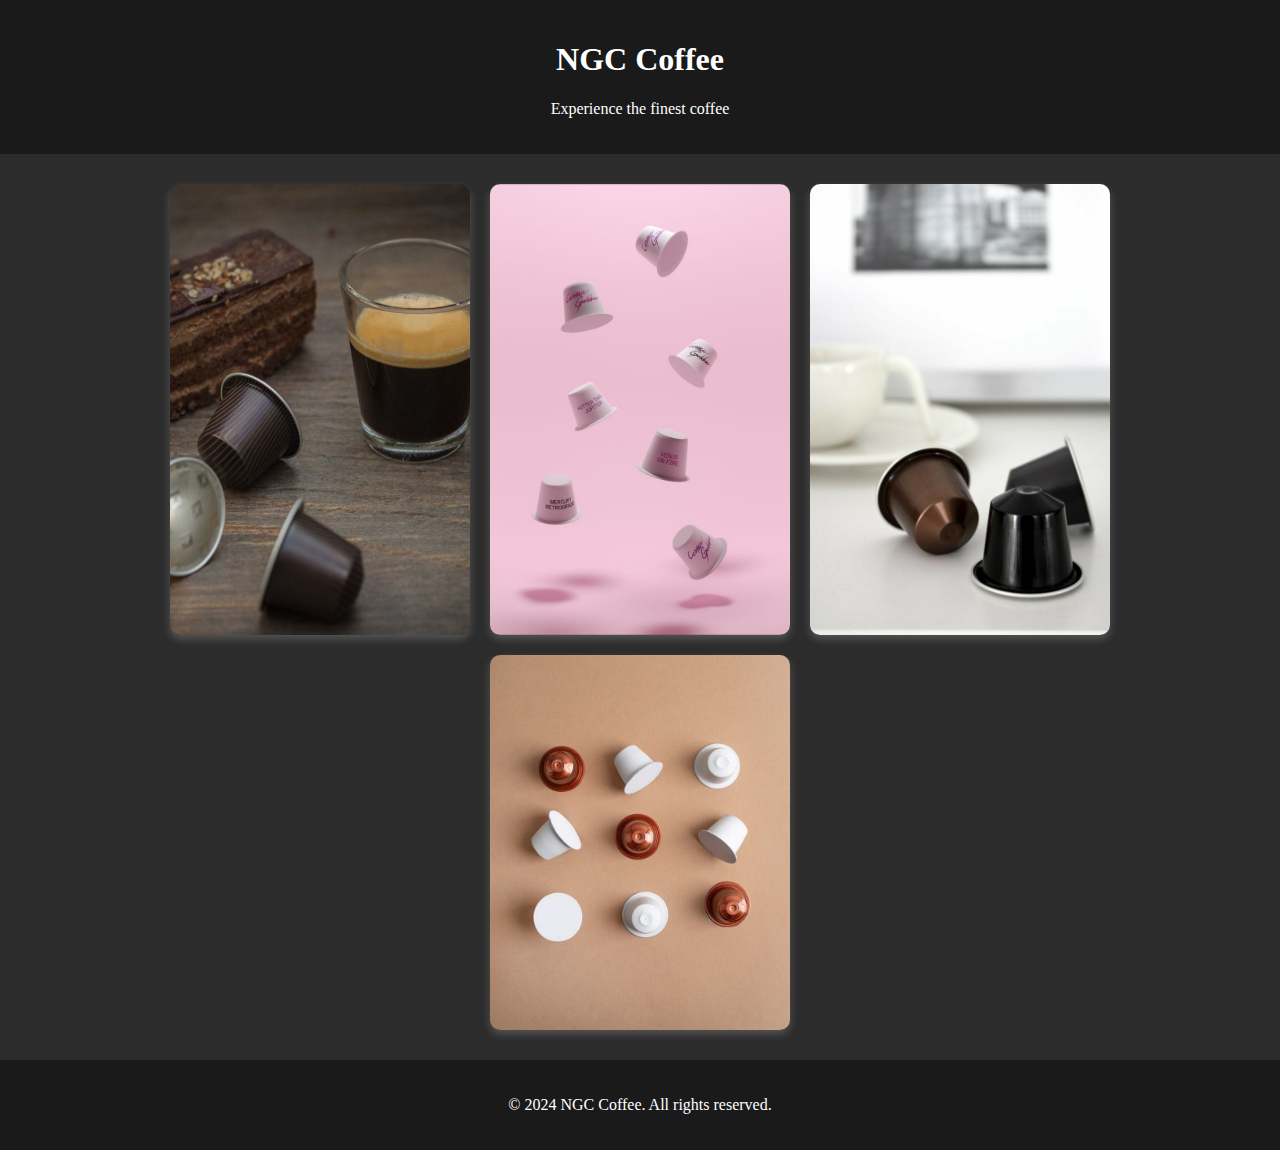
==== index.html @ afbe42e1 "fixed sturcture" ====
<!DOCTYPE html>
<html lang="en">
<head>
    <meta charset="UTF-8">
    <meta name="viewport" content="width=device-width, initial-scale=1.0">
    <title>NGC Coffee</title>
    <style>
        body {
            font-family: 'Times New Roman', serif;
            background-color: #2c2c2c;
            color: #ffffff;
            margin: 0;
            padding: 0;
        }
        header {
            background-color: #1a1a1a;
            padding: 20px;
            text-align: center;
        }
        .gallery {
            display: flex;
            flex-wrap: wrap;
            justify-content: center;
            padding: 20px;
        }
        .gallery img {
            width: 100%;
            max-width: 300px;
            height: auto;
            margin: 10px;
            border-radius: 10px;
            box-shadow: 0 4px 8px rgba(255, 255, 255, 0.2);
            transition: transform 0.3s ease, border-color 0.3s ease;
        }
       
        .gallery img:hover {
            transform: scale(1.1);
             
            border: 3px solid gold; 
        }
        footer {
            text-align: center;
            padding: 20px;
            background-color: #1a1a1a;
        }
    </style>
</head>
<body>

<header>
    <h1>NGC Coffee</h1>
    <p>Experience the finest coffee</p>
</header>

<div class="gallery">
    <img src="./photocoffee/coffee1.jpg" alt="Coffee Image 1">
    <img src="./photocoffee/coffee2.jpg" alt="Coffee Image 2">
    <img src="./photocoffee/coffee3.jpg" alt="Coffee Image 3">
    <img src="./photocoffee/coffee5.jpg" alt="Coffee Image 4">
</div>

<footer>
    <p>&copy; 2024 NGC Coffee. All rights reserved.</p>
</footer>

</body>
</html>
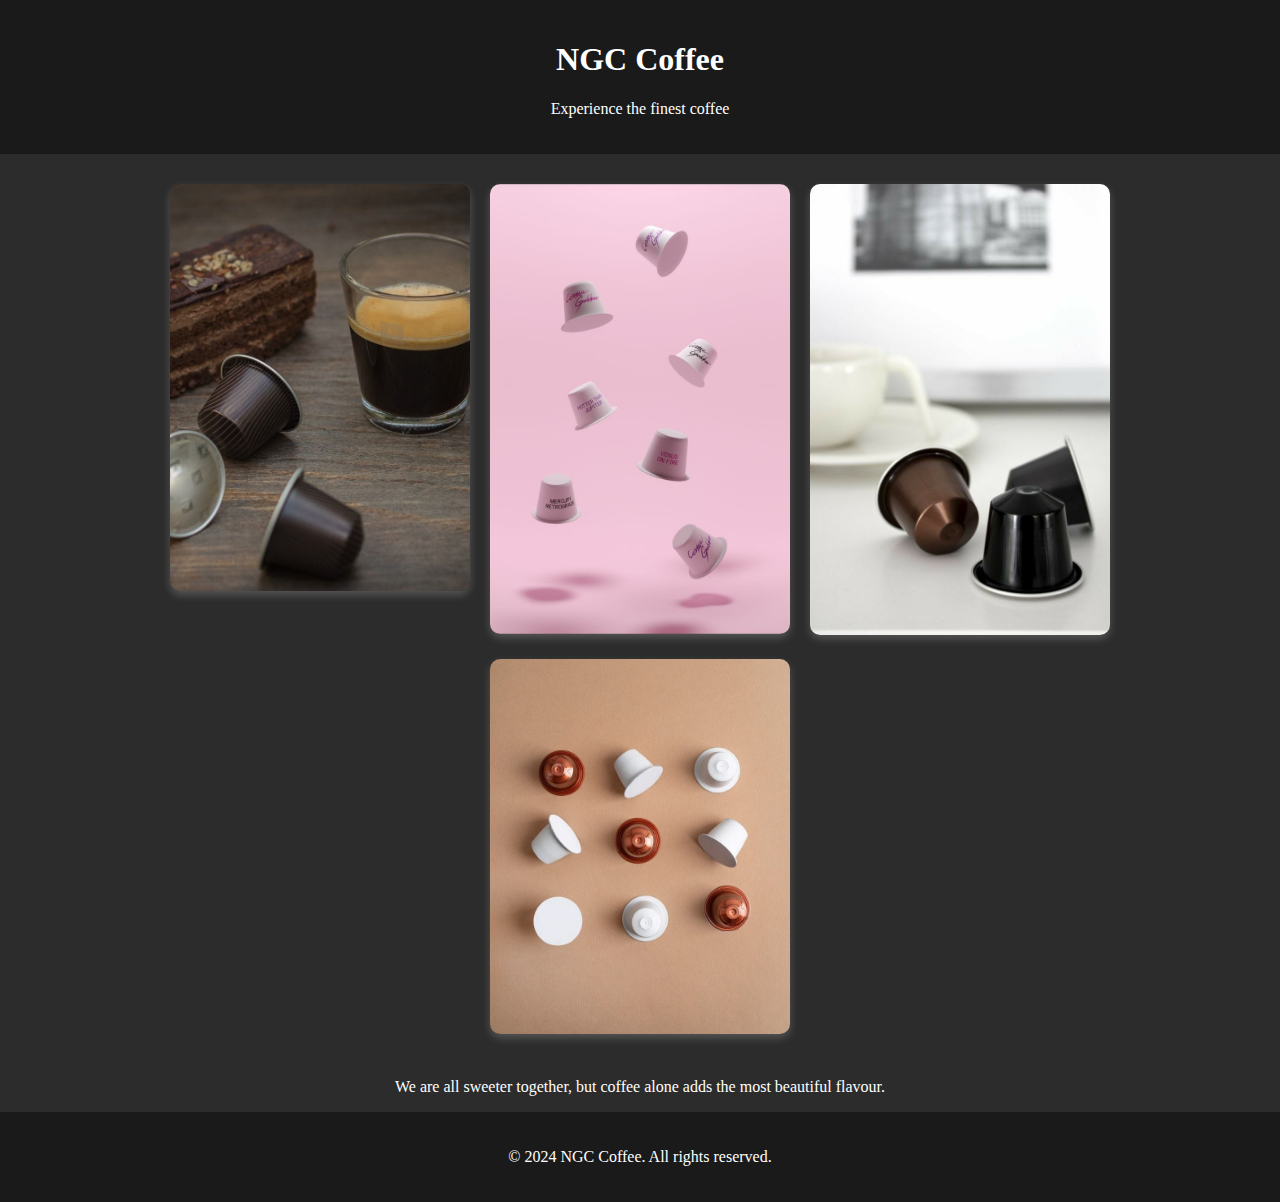
==== commit 96ac62b4: "fixed sturcture" ====
--- a/index.html
+++ b/index.html
@@ -23,25 +23,29 @@
             justify-content: center;
             padding: 20px;
         }
+        .gallery-item {
+            text-align: center;
+            margin: 10px;
+        }
         .gallery img {
             width: 100%;
             max-width: 300px;
             height: auto;
-            margin: 10px;
             border-radius: 10px;
             box-shadow: 0 4px 8px rgba(255, 255, 255, 0.2);
             transition: transform 0.3s ease, border-color 0.3s ease;
         }
-       
         .gallery img:hover {
             transform: scale(1.1);
-             
             border: 3px solid gold; 
         }
         footer {
             text-align: center;
             padding: 20px;
             background-color: #1a1a1a;
+        }
+        .caption {
+            margin-top: 10px;
         }
     </style>
 </head>
@@ -53,11 +57,21 @@
 </header>
 
 <div class="gallery">
-    <img src="./photocoffee/coffee1.jpg" alt="Coffee Image 1">
-    <img src="./photocoffee/coffee2.jpg" alt="Coffee Image 2">
-    <img src="./photocoffee/coffee3.jpg" alt="Coffee Image 3">
-    <img src="./photocoffee/coffee5.jpg" alt="Coffee Image 4">
+    <div class="gallery-item">
+        <img src="./photocoffee/coffee1.jpg" alt="Coffee Image 1">
+    </div>
+    <div class="gallery-item">
+        <img src="./photocoffee/coffee2.jpg" alt="Coffee Image 2">
+    </div>
+    <div class="gallery-item">
+        <img src="./photocoffee/coffee3.jpg" alt="Coffee Image 3">
+    </div>
+    <div class="gallery-item">
+        <img src="./photocoffee/coffee5.jpg" alt="Coffee Image 4">
+    </div>
 </div>
+
+<p class="caption" style="text-align: center;">We are all sweeter together, but coffee alone adds the most beautiful flavour.</p>
 
 <footer>
     <p>&copy; 2024 NGC Coffee. All rights reserved.</p>
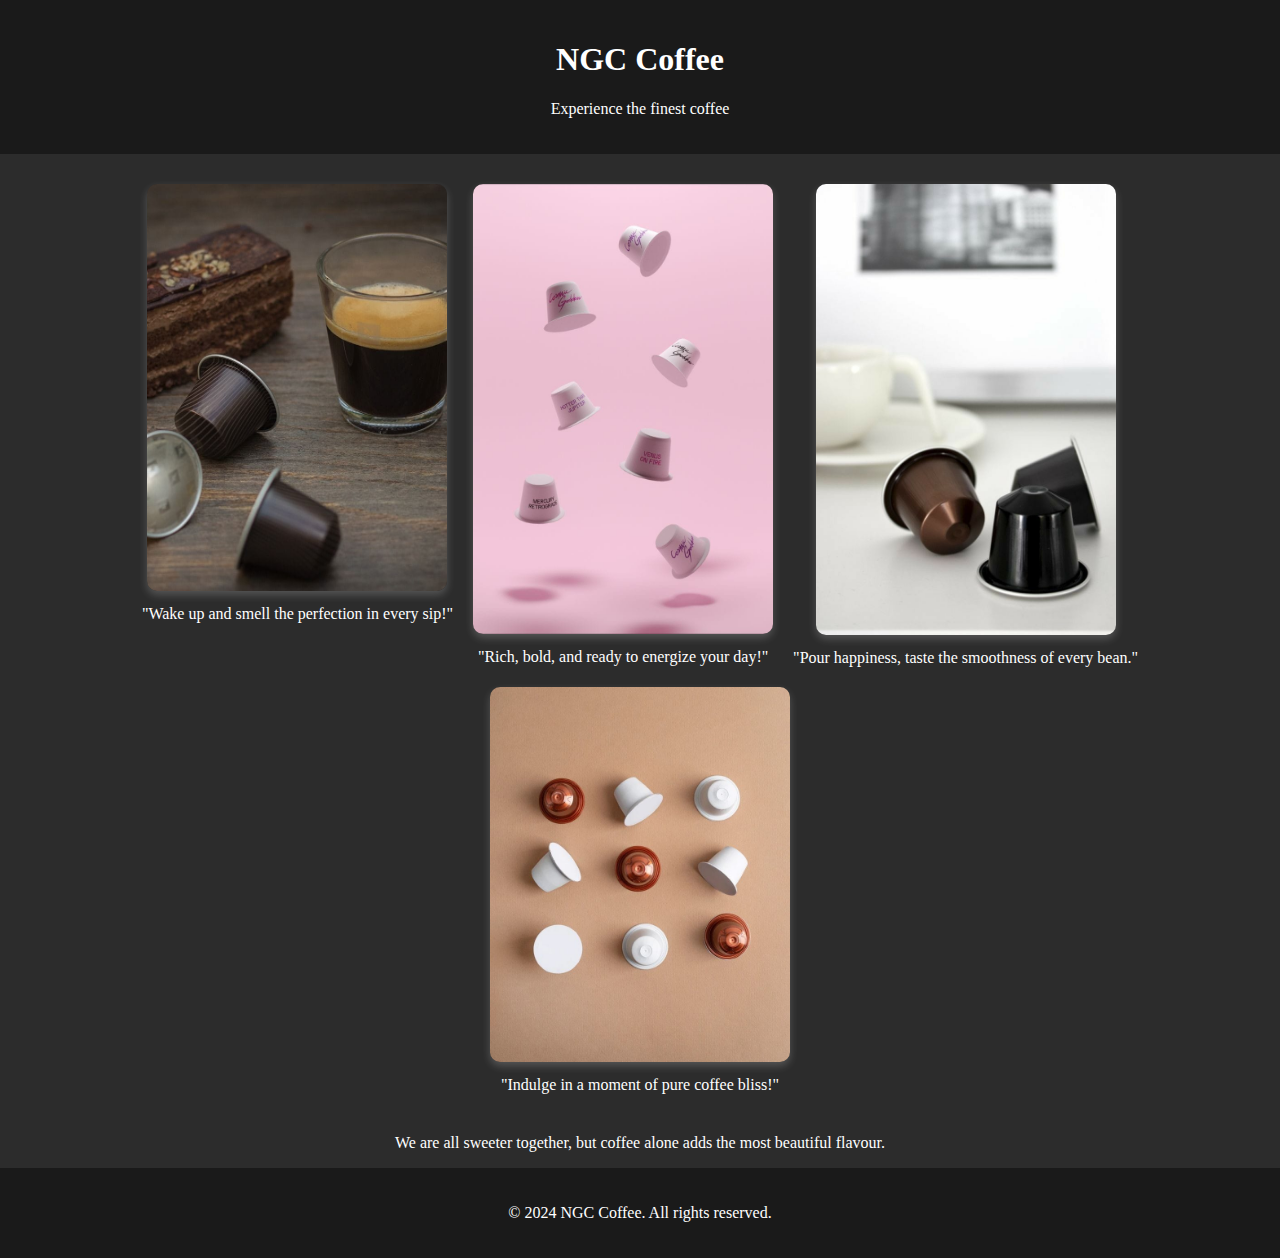
==== commit 7278cd30: "added files" ====
--- a/index.html
+++ b/index.html
@@ -59,15 +59,22 @@
 <div class="gallery">
     <div class="gallery-item">
         <img src="./photocoffee/coffee1.jpg" alt="Coffee Image 1">
+        <div class="caption">"Wake up and smell the perfection in every sip!"</div>
     </div>
     <div class="gallery-item">
         <img src="./photocoffee/coffee2.jpg" alt="Coffee Image 2">
+        <div class="caption">"Rich, bold, and ready to energize your day!"</div>
     </div>
     <div class="gallery-item">
         <img src="./photocoffee/coffee3.jpg" alt="Coffee Image 3">
+        <div class="caption">"Pour happiness, taste the smoothness of every bean."</div>
     </div>
     <div class="gallery-item">
         <img src="./photocoffee/coffee5.jpg" alt="Coffee Image 4">
+        <div class="caption">"Indulge in a moment of pure coffee bliss!"</div>
+    </div>
+</div>
+
     </div>
 </div>
 
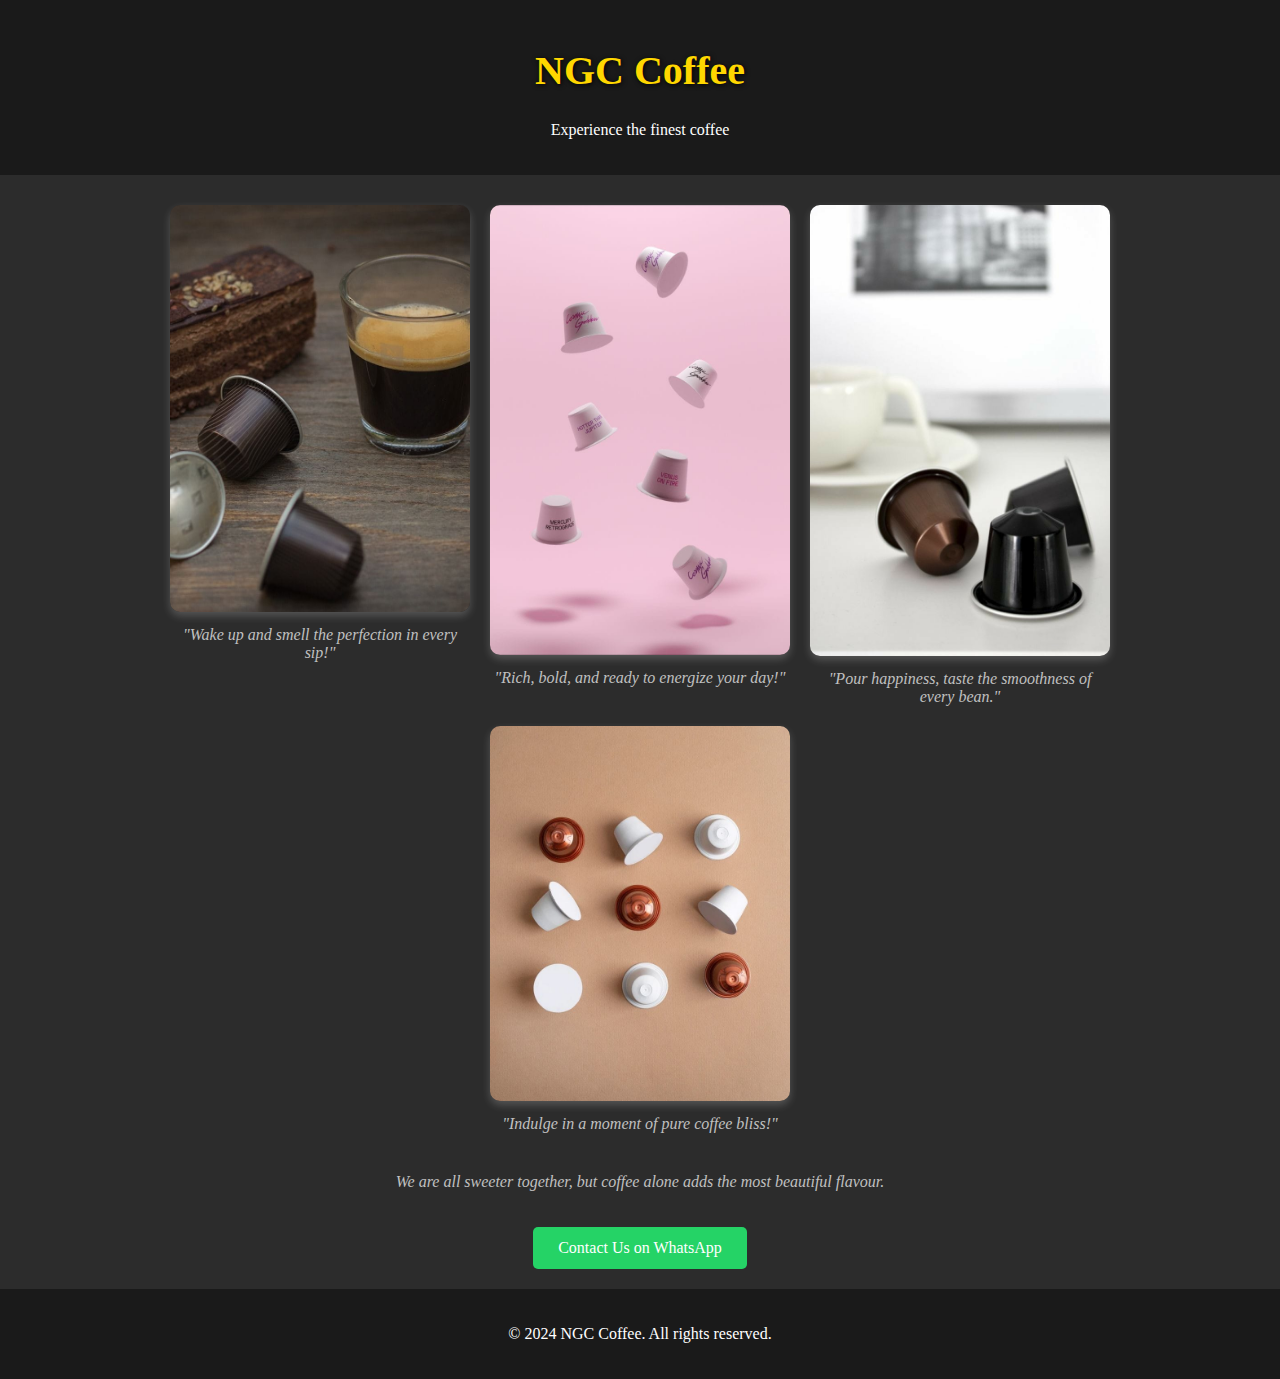
==== commit 0708cd7a: "fixed sturcture" ====
--- a/index.html
+++ b/index.html
@@ -17,6 +17,11 @@
             padding: 20px;
             text-align: center;
         }
+        header h1 {
+            font-size: 2.5em;
+            color: gold;
+            text-shadow: 1px 1px 5px #000;
+        }
         .gallery {
             display: flex;
             flex-wrap: wrap;
@@ -26,26 +31,59 @@
         .gallery-item {
             text-align: center;
             margin: 10px;
+            max-width: 300px;
         }
         .gallery img {
             width: 100%;
-            max-width: 300px;
             height: auto;
             border-radius: 10px;
             box-shadow: 0 4px 8px rgba(255, 255, 255, 0.2);
             transition: transform 0.3s ease, border-color 0.3s ease;
         }
         .gallery img:hover {
-            transform: scale(1.1);
+            transform: scale(1.05);
             border: 3px solid gold; 
+        }
+        .caption {
+            margin-top: 10px;
+            font-style: italic;
+            color: #c0c0c0;
         }
         footer {
             text-align: center;
             padding: 20px;
             background-color: #1a1a1a;
         }
-        .caption {
-            margin-top: 10px;
+        .button {
+            display: inline-block;
+            padding: 10px 20px;
+            margin: 15px 0;
+            color: #ffffff;
+            background-color: #444;
+            border: none;
+            border-radius: 5px;
+            text-decoration: none;
+            cursor: pointer;
+            transition: background-color 0.3s ease;
+        }
+        .button:hover {
+            background-color: #666;
+        }
+        .whatsapp-button {
+            display: inline-block;
+            padding: 12px 25px;
+            margin: 20px auto;
+            background-color: #25d366;
+            color: white;
+            border: none;
+            border-radius: 5px;
+            text-decoration: none;
+            text-align: center;
+            cursor: pointer;
+            transition: background-color 0.3s ease;
+        }
+        .whatsapp-button:hover {
+            background-color: #1ebe57;
         }
     </style>
 </head>
@@ -75,14 +113,15 @@
     </div>
 </div>
 
-    </div>
+<p class="caption" style="text-align: center;">We are all sweeter together, but coffee alone adds the most beautiful flavour.</p>
+
+<div style="text-align: center;">
+    <a href="https://wa.me/0786511780" class="whatsapp-button">Contact Us on WhatsApp</a>
 </div>
-
-<p class="caption" style="text-align: center;">We are all sweeter together, but coffee alone adds the most beautiful flavour.</p>
 
 <footer>
     <p>&copy; 2024 NGC Coffee. All rights reserved.</p>
 </footer>
 
 </body>
-</html>+</html>
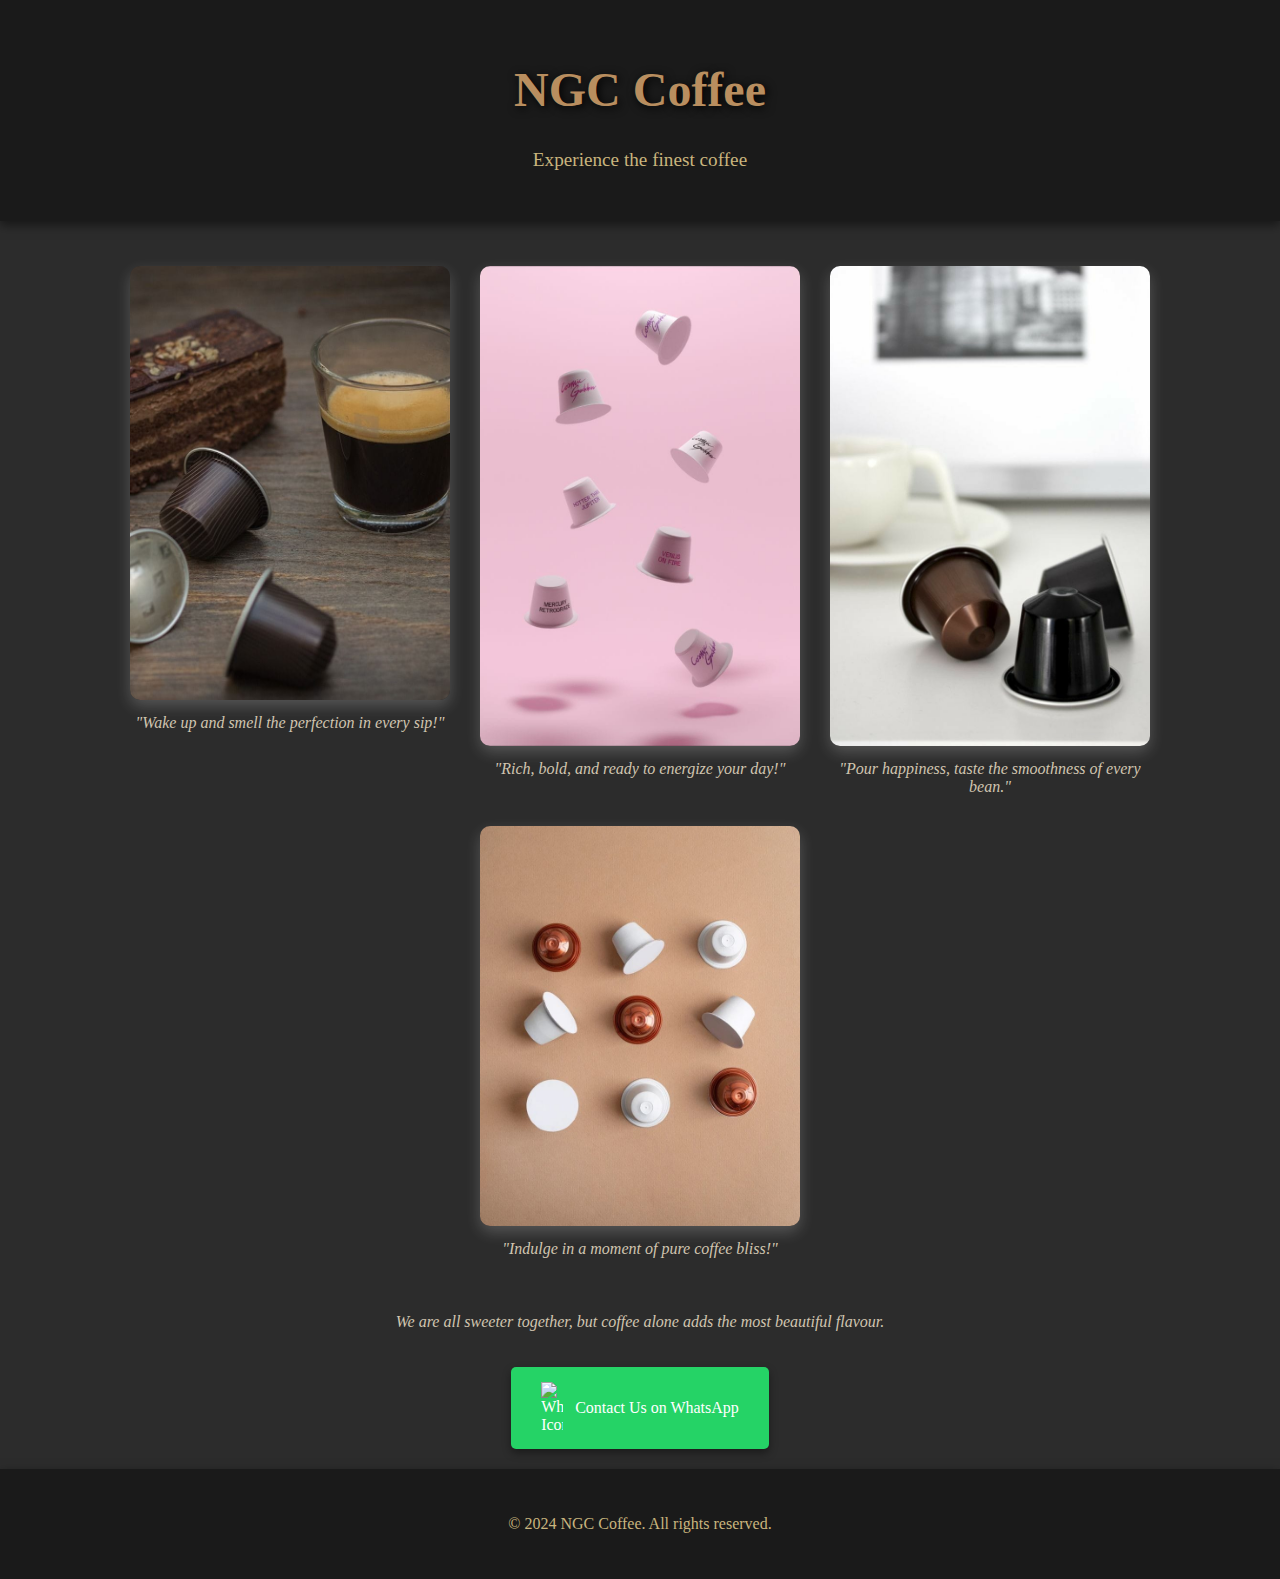
==== commit 4c5bcf56: "your message" ====
--- a/index.html
+++ b/index.html
@@ -14,50 +14,58 @@
         }
         header {
             background-color: #1a1a1a;
-            padding: 20px;
+            padding: 30px;
             text-align: center;
+            box-shadow: 0 4px 10px rgba(0, 0, 0, 0.5);
         }
         header h1 {
-            font-size: 2.5em;
-            color: gold;
-            text-shadow: 1px 1px 5px #000;
+            font-size: 3em;
+            color: #b98e5f; /* Dark gold */
+            text-shadow: 2px 2px 10px #000;
+        }
+        header p {
+            font-size: 1.2em;
+            color: #c9b57e; /* Light gold */
+            margin-top: 10px;
         }
         .gallery {
             display: flex;
             flex-wrap: wrap;
             justify-content: center;
-            padding: 20px;
+            padding: 30px;
         }
         .gallery-item {
             text-align: center;
-            margin: 10px;
-            max-width: 300px;
+            margin: 15px;
+            max-width: 320px;
         }
         .gallery img {
             width: 100%;
             height: auto;
             border-radius: 10px;
-            box-shadow: 0 4px 8px rgba(255, 255, 255, 0.2);
+            box-shadow: 0 6px 15px rgba(255, 255, 255, 0.2);
             transition: transform 0.3s ease, border-color 0.3s ease;
         }
         .gallery img:hover {
             transform: scale(1.05);
-            border: 3px solid gold; 
+            border: 4px solid #b98e5f; /* Dark gold border */
         }
         .caption {
             margin-top: 10px;
             font-style: italic;
-            color: #c0c0c0;
+            color: #d1c5b0; /* Soft gold */
         }
         footer {
             text-align: center;
-            padding: 20px;
+            padding: 30px;
             background-color: #1a1a1a;
+            color: #c9b57e;
+            box-shadow: 0 4px 10px rgba(0, 0, 0, 0.5);
         }
         .button {
             display: inline-block;
-            padding: 10px 20px;
-            margin: 15px 0;
+            padding: 12px 25px;
+            margin: 20px 0;
             color: #ffffff;
             background-color: #444;
             border: none;
@@ -70,8 +78,9 @@
             background-color: #666;
         }
         .whatsapp-button {
-            display: inline-block;
-            padding: 12px 25px;
+            display: inline-flex;
+            align-items: center;
+            padding: 15px 30px;
             margin: 20px auto;
             background-color: #25d366;
             color: white;
@@ -81,9 +90,14 @@
             text-align: center;
             cursor: pointer;
             transition: background-color 0.3s ease;
+            box-shadow: 0 4px 8px rgba(0, 0, 0, 0.4);
         }
         .whatsapp-button:hover {
             background-color: #1ebe57;
+        }
+        .whatsapp-button img {
+            width: 22px;
+            margin-right: 12px;
         }
     </style>
 </head>
@@ -116,7 +130,9 @@
 <p class="caption" style="text-align: center;">We are all sweeter together, but coffee alone adds the most beautiful flavour.</p>
 
 <div style="text-align: center;">
-    <a href="https://wa.me/0786511780" class="whatsapp-button">Contact Us on WhatsApp</a>
+    <a href="https://wa.me/+962786511780" class="whatsapp-button">
+        <img src="https://upload.wikimedia.org/wikipedia/commons/6/60/WhatsApp.svg" alt="WhatsApp Icon"> Contact Us on WhatsApp
+    </a>
 </div>
 
 <footer>
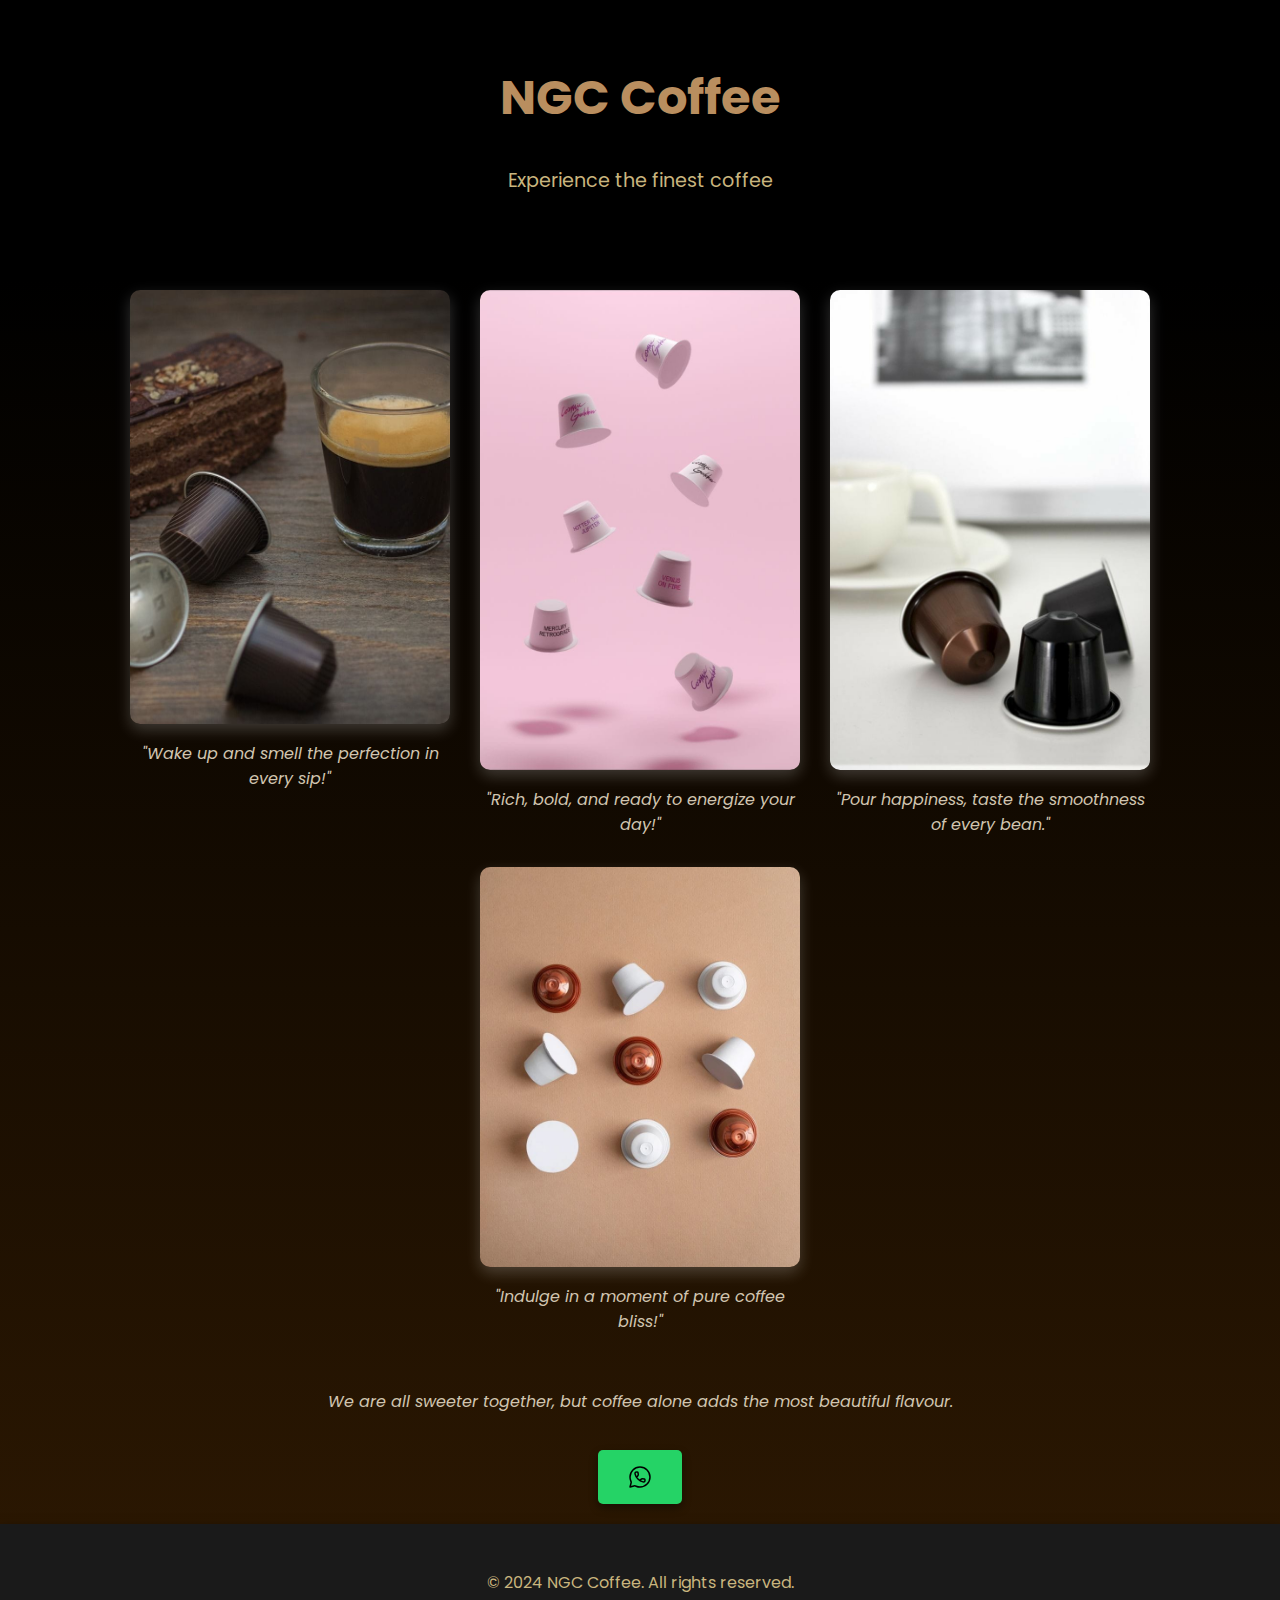
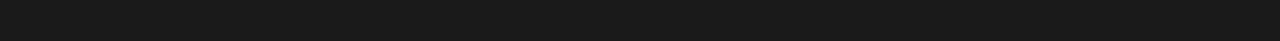
==== commit bb33173c: "added files" ====
--- a/index.html
+++ b/index.html
@@ -4,102 +4,7 @@
     <meta charset="UTF-8">
     <meta name="viewport" content="width=device-width, initial-scale=1.0">
     <title>NGC Coffee</title>
-    <style>
-        body {
-            font-family: 'Times New Roman', serif;
-            background-color: #2c2c2c;
-            color: #ffffff;
-            margin: 0;
-            padding: 0;
-        }
-        header {
-            background-color: #1a1a1a;
-            padding: 30px;
-            text-align: center;
-            box-shadow: 0 4px 10px rgba(0, 0, 0, 0.5);
-        }
-        header h1 {
-            font-size: 3em;
-            color: #b98e5f; /* Dark gold */
-            text-shadow: 2px 2px 10px #000;
-        }
-        header p {
-            font-size: 1.2em;
-            color: #c9b57e; /* Light gold */
-            margin-top: 10px;
-        }
-        .gallery {
-            display: flex;
-            flex-wrap: wrap;
-            justify-content: center;
-            padding: 30px;
-        }
-        .gallery-item {
-            text-align: center;
-            margin: 15px;
-            max-width: 320px;
-        }
-        .gallery img {
-            width: 100%;
-            height: auto;
-            border-radius: 10px;
-            box-shadow: 0 6px 15px rgba(255, 255, 255, 0.2);
-            transition: transform 0.3s ease, border-color 0.3s ease;
-        }
-        .gallery img:hover {
-            transform: scale(1.05);
-            border: 4px solid #b98e5f; /* Dark gold border */
-        }
-        .caption {
-            margin-top: 10px;
-            font-style: italic;
-            color: #d1c5b0; /* Soft gold */
-        }
-        footer {
-            text-align: center;
-            padding: 30px;
-            background-color: #1a1a1a;
-            color: #c9b57e;
-            box-shadow: 0 4px 10px rgba(0, 0, 0, 0.5);
-        }
-        .button {
-            display: inline-block;
-            padding: 12px 25px;
-            margin: 20px 0;
-            color: #ffffff;
-            background-color: #444;
-            border: none;
-            border-radius: 5px;
-            text-decoration: none;
-            cursor: pointer;
-            transition: background-color 0.3s ease;
-        }
-        .button:hover {
-            background-color: #666;
-        }
-        .whatsapp-button {
-            display: inline-flex;
-            align-items: center;
-            padding: 15px 30px;
-            margin: 20px auto;
-            background-color: #25d366;
-            color: white;
-            border: none;
-            border-radius: 5px;
-            text-decoration: none;
-            text-align: center;
-            cursor: pointer;
-            transition: background-color 0.3s ease;
-            box-shadow: 0 4px 8px rgba(0, 0, 0, 0.4);
-        }
-        .whatsapp-button:hover {
-            background-color: #1ebe57;
-        }
-        .whatsapp-button img {
-            width: 22px;
-            margin-right: 12px;
-        }
-    </style>
+    <link rel="stylesheet" href="styles/index.css">
 </head>
 <body>
 
@@ -131,7 +36,10 @@
 
 <div style="text-align: center;">
     <a href="https://wa.me/+962786511780" class="whatsapp-button">
-        <img src="https://upload.wikimedia.org/wikipedia/commons/6/60/WhatsApp.svg" alt="WhatsApp Icon"> Contact Us on WhatsApp
+        <svg xmlns="http://www.w3.org/2000/svg" viewBox="0 0 24 24" width="24" height="24" color="#000000" fill="none">
+            <path d="M12 22C17.5228 22 22 17.5228 22 12C22 6.47715 17.5228 2 12 2C6.47715 2 2 6.47715 2 12C2 13.3789 2.27907 14.6926 2.78382 15.8877C3.06278 16.5481 3.20226 16.8784 3.21953 17.128C3.2368 17.3776 3.16334 17.6521 3.01642 18.2012L2 22L5.79877 20.9836C6.34788 20.8367 6.62244 20.7632 6.87202 20.7805C7.12161 20.7977 7.45185 20.9372 8.11235 21.2162C9.30745 21.7209 10.6211 22 12 22Z" stroke="currentColor" stroke-width="1.5" stroke-linejoin="round" />
+            <path d="M8.58815 12.3773L9.45909 11.2956C9.82616 10.8397 10.2799 10.4153 10.3155 9.80826C10.3244 9.65494 10.2166 8.96657 10.0008 7.58986C9.91601 7.04881 9.41086 7 8.97332 7C8.40314 7 8.11805 7 7.83495 7.12931C7.47714 7.29275 7.10979 7.75231 7.02917 8.13733C6.96539 8.44196 7.01279 8.65187 7.10759 9.07169C7.51023 10.8548 8.45481 12.6158 9.91948 14.0805C11.3842 15.5452 13.1452 16.4898 14.9283 16.8924C15.3481 16.9872 15.558 17.0346 15.8627 16.9708C16.2477 16.8902 16.7072 16.5229 16.8707 16.165C17 15.8819 17 15.5969 17 15.0267C17 14.5891 16.9512 14.084 16.4101 13.9992C15.0334 13.7834 14.3451 13.6756 14.1917 13.6845C13.5847 13.7201 13.1603 14.1738 12.7044 14.5409L11.6227 15.4118" stroke="currentColor" stroke-width="1.5" />
+        </svg>
     </a>
 </div>
 
--- a/styles/index.css
+++ b/styles/index.css
@@ -0,0 +1,103 @@
+
+@import url('https://fonts.googleapis.com/css2?family=Poppins:ital,wght@0,100;0,200;0,300;0,400;0,500;0,600;0,700;0,800;0,900;1,100;1,200;1,300;1,400;1,500;1,600;1,700;1,800;1,900&display=swap');
+
+
+body {
+    font-family:"Poppins", 'Times New Roman', serif;
+    background: linear-gradient(180deg, rgba(0,0,0,1) 17%, rgb(46, 25, 2) 100%, rgb(24, 18, 7) 100%);
+    color: #ffffff;
+    margin: 0;
+    padding: 0;
+}
+header {
+    /* background-color: #1a1a1a; */
+    padding: 30px;
+    text-align: center;
+    box-shadow: 0 4px 10px rgba(0, 0, 0, 0.5);
+}
+header h1 {
+    font-size: 3em;
+    color: #b98e5f; /* Dark gold */
+    text-shadow: 2px 2px 10px #000;
+}
+header p {
+    font-size: 1.2em;
+    color: #c9b57e; /* Light gold */
+    margin-top: 10px;
+}
+.gallery {
+    display: flex;
+    flex-wrap: wrap;
+    justify-content: center;
+    padding: 30px;
+}
+.gallery-item {
+    text-align: center;
+    margin: 15px;
+    max-width: 320px;
+}
+.gallery img {
+    width: 100%;
+    height: auto;
+    border-radius: 10px;
+    box-shadow: 0 6px 15px rgba(255, 255, 255, 0.2);
+    transition: transform 0.3s ease, border-color 0.3s ease;
+}
+.gallery img:hover {
+    transform: scale(1.05);
+    border: 4px solid #b98e5f; /* Dark gold border */
+}
+.caption {
+    margin-top: 10px;
+    font-style: italic;
+    color: #d1c5b0; /* Soft gold */
+}
+footer {
+    text-align: center;
+    padding: 30px;
+    background-color: #1a1a1a;
+    color: #c9b57e;
+    box-shadow: 0 4px 10px rgba(0, 0, 0, 0.5);
+}
+.button {
+    display: inline-block;
+    padding: 12px 25px;
+    margin: 20px 0;
+    color: #ffffff;
+    background-color: #444;
+    border: none;
+    border-radius: 5px;
+    text-decoration: none;
+    cursor: pointer;
+    transition: background-color 0.3s ease;
+}
+.button:hover {
+    background-color: #666;
+}
+.whatsapp-button {
+    display: inline-flex;
+    align-items: center;
+    padding: 15px 30px;
+    margin: 20px auto;
+    background-color: #25d366;
+    color: white;
+    border: none;
+    border-radius: 5px;
+    text-decoration: none;
+    text-align: center;
+    cursor: pointer;
+    transition: background-color 0.3s ease;
+    box-shadow: 0 4px 8px rgba(0, 0, 0, 0.4);
+}
+.whatsapp-button:hover {
+    background-color: #1ebe57;
+}
+.whatsapp-button img {
+    width: 22px;
+    margin-right: 12px;
+}
+@media (min-width:320px)  { 
+    p.caption{
+        padding-inline: 1.5rem;
+    }
+ }
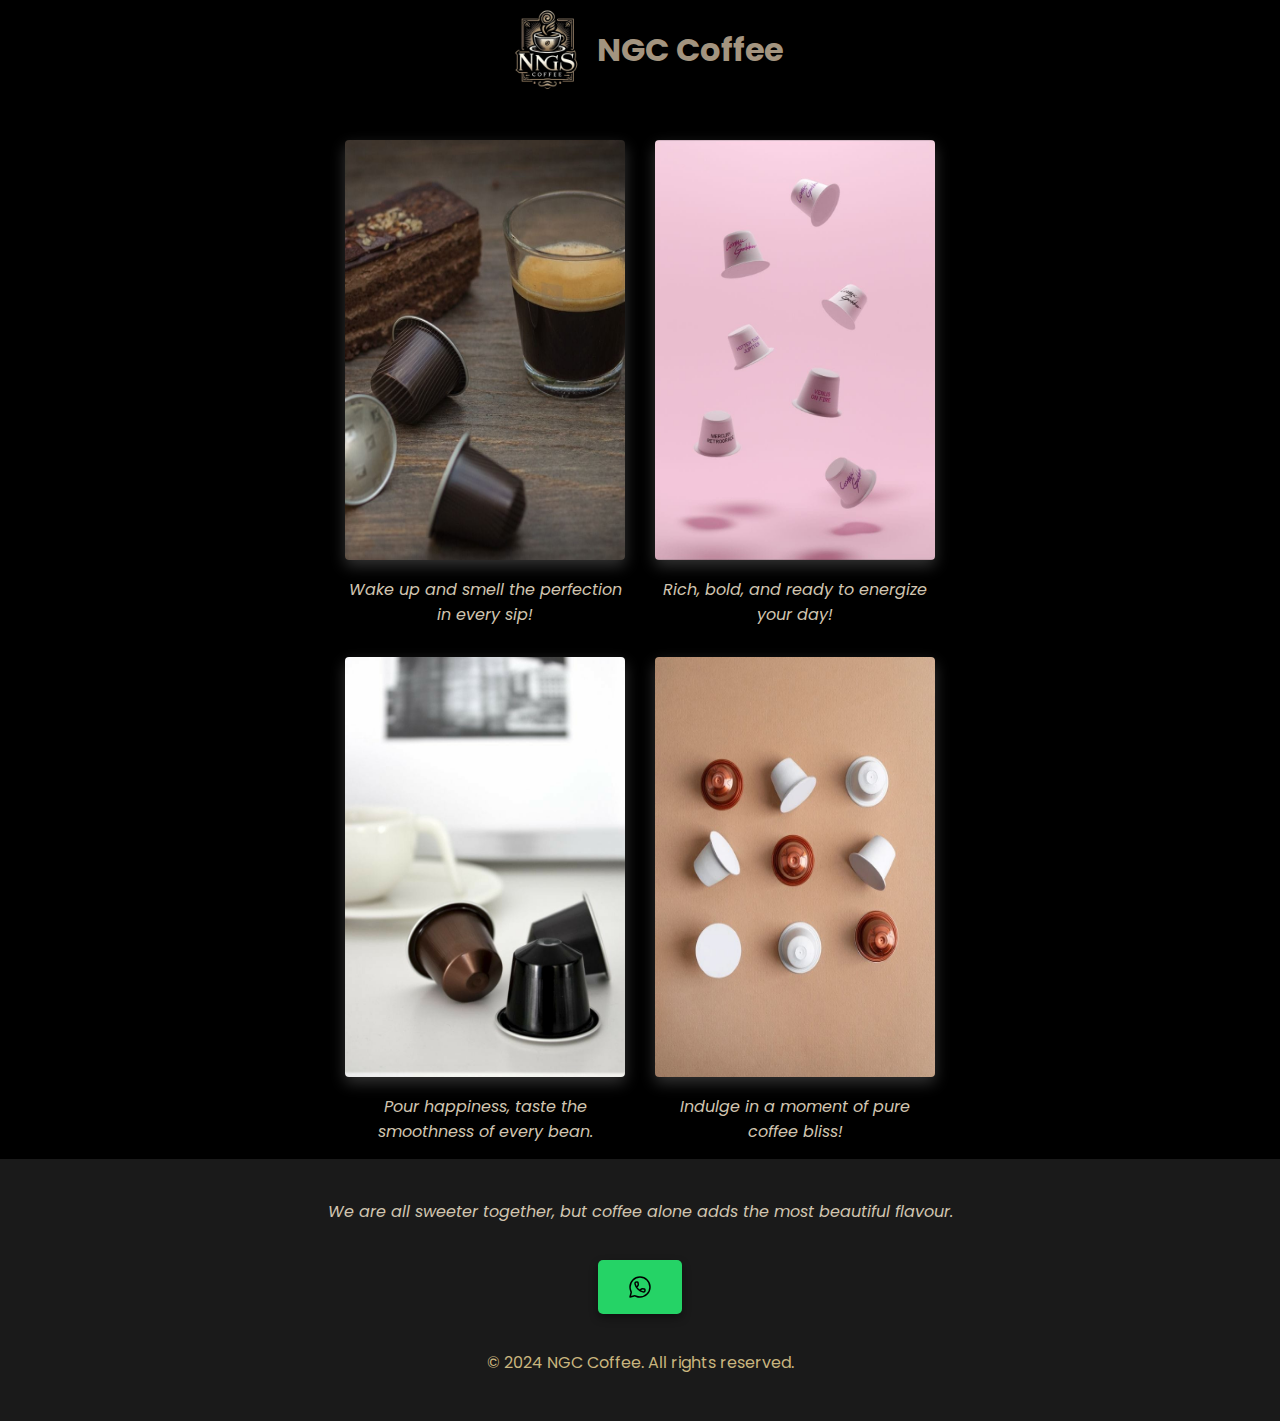
==== commit 55a7d96c: "fixed sturcture" ====
--- a/index.html
+++ b/index.html
@@ -5,36 +5,42 @@
     <meta name="viewport" content="width=device-width, initial-scale=1.0">
     <title>NGC Coffee</title>
     <link rel="stylesheet" href="styles/index.css">
+    <link rel="icon" type="image/x-icon"  href="favicon.ico">
+
 </head>
 <body>
 
 <header>
+    <img draggable="false" src="./photocoffee/logo.png" class="logo" alt="NGC Log Image ">
     <h1>NGC Coffee</h1>
-    <p>Experience the finest coffee</p>
-</header>
+    <!-- <p>Experience the finest coffee</p> -->
+</header>`
 
-<div class="gallery">
+<main class="gallery">
     <div class="gallery-item">
-        <img src="./photocoffee/coffee1.jpg" alt="Coffee Image 1">
-        <div class="caption">"Wake up and smell the perfection in every sip!"</div>
+        <img draggable="false" src="./photocoffee/coffee1.jpg" alt="Coffee Image 1">
+        <div class="caption">Wake up and smell the perfection in every sip!</div>
     </div>
     <div class="gallery-item">
-        <img src="./photocoffee/coffee2.jpg" alt="Coffee Image 2">
-        <div class="caption">"Rich, bold, and ready to energize your day!"</div>
+        <img draggable="false" src="./photocoffee/coffee2.jpg" alt="Coffee Image 2">
+        <div class="caption">Rich, bold, and ready to energize your day!</div>
     </div>
     <div class="gallery-item">
-        <img src="./photocoffee/coffee3.jpg" alt="Coffee Image 3">
-        <div class="caption">"Pour happiness, taste the smoothness of every bean."</div>
+        <img draggable="false" src="./photocoffee/coffee3.jpg" alt="Coffee Image 3">
+        <div class="caption">Pour happiness, taste the smoothness of every bean.</div>
     </div>
     <div class="gallery-item">
-        <img src="./photocoffee/coffee5.jpg" alt="Coffee Image 4">
-        <div class="caption">"Indulge in a moment of pure coffee bliss!"</div>
+        <img draggable="false" src="./photocoffee/coffee5.jpg" alt="Coffee Image 4">
+        <div class="caption">Indulge in a moment of pure coffee bliss!</div>
     </div>
-</div>
+</main>
 
-<p class="caption" style="text-align: center;">We are all sweeter together, but coffee alone adds the most beautiful flavour.</p>
 
-<div style="text-align: center;">
+<footer>
+    
+<p class="caption" style="">We are all sweeter together, but coffee alone adds the most beautiful flavour.</p>
+
+<div style="">
     <a href="https://wa.me/+962786511780" class="whatsapp-button">
         <svg xmlns="http://www.w3.org/2000/svg" viewBox="0 0 24 24" width="24" height="24" color="#000000" fill="none">
             <path d="M12 22C17.5228 22 22 17.5228 22 12C22 6.47715 17.5228 2 12 2C6.47715 2 2 6.47715 2 12C2 13.3789 2.27907 14.6926 2.78382 15.8877C3.06278 16.5481 3.20226 16.8784 3.21953 17.128C3.2368 17.3776 3.16334 17.6521 3.01642 18.2012L2 22L5.79877 20.9836C6.34788 20.8367 6.62244 20.7632 6.87202 20.7805C7.12161 20.7977 7.45185 20.9372 8.11235 21.2162C9.30745 21.7209 10.6211 22 12 22Z" stroke="currentColor" stroke-width="1.5" stroke-linejoin="round" />
@@ -42,8 +48,6 @@
         </svg>
     </a>
 </div>
-
-<footer>
     <p>&copy; 2024 NGC Coffee. All rights reserved.</p>
 </footer>
 
--- a/styles/index.css
+++ b/styles/index.css
@@ -4,48 +4,75 @@
 
 body {
     font-family:"Poppins", 'Times New Roman', serif;
-    background: linear-gradient(180deg, rgba(0,0,0,1) 17%, rgb(46, 25, 2) 100%, rgb(24, 18, 7) 100%);
-    color: #ffffff;
+    background-color: #000;
     margin: 0;
     padding: 0;
+    display: flex;
+    flex-direction: column;
+    /* overflow: hidden !important; */
+    
+    height: 100vh;
+    position: relative;
+    
 }
+
 header {
-    /* background-color: #1a1a1a; */
-    padding: 30px;
+    background-color: #000;
+    /* padding: 30px; */
+    position: sticky;
+    top: 0;
+    left: 0;
     text-align: center;
-    box-shadow: 0 4px 10px rgba(0, 0, 0, 0.5);
+    color: #a3947f !important;
+    display: flex;
+    align-items: center;
+    justify-content: center;
+    /* box-shadow: 0 4px 10px rgba(0, 0, 0, 0.5); */
+}
+.logo{
+    max-width: 100px;
+    aspect-ratio: 1/1;
+}
+main{
+    /* flex-grow: 1; */
+    /* overflow-y: auto; */
 }
 header h1 {
-    font-size: 3em;
-    color: #b98e5f; /* Dark gold */
+    margin: 0;
+    font-size: 2rem;
     text-shadow: 2px 2px 10px #000;
 }
 header p {
     font-size: 1.2em;
-    color: #c9b57e; /* Light gold */
+
     margin-top: 10px;
 }
 .gallery {
     display: flex;
     flex-wrap: wrap;
     justify-content: center;
-    padding: 30px;
+    /* padding-inline: 10rem; */
+    justify-self: center;
+    align-self: center;
+    max-width: 70%;
+    flex-basis: 33.33%;
 }
 .gallery-item {
     text-align: center;
     margin: 15px;
-    max-width: 320px;
+    max-width: 280px;
 }
 .gallery img {
     width: 100%;
+    aspect-ratio: 1/1.5;
     height: auto;
-    border-radius: 10px;
+    border-radius:4px;
     box-shadow: 0 6px 15px rgba(255, 255, 255, 0.2);
     transition: transform 0.3s ease, border-color 0.3s ease;
 }
 .gallery img:hover {
-    transform: scale(1.05);
-    border: 4px solid #b98e5f; /* Dark gold border */
+    transform: scale(1.01);
+    border: 1px solid #b98e5f; /* Dark gold border */
 }
 .caption {
     margin-top: 10px;
@@ -96,8 +123,14 @@
     width: 22px;
     margin-right: 12px;
 }
-@media (min-width:320px)  { 
+@media (max-width:350px)  { 
     p.caption{
-        padding-inline: 1.5rem;
+        padding-inline: 0.5rem;
+    }
+    .gallery{
+        flex-basis: auto;
     }
  }
+footer{
+    /* width: 100%; */
+}